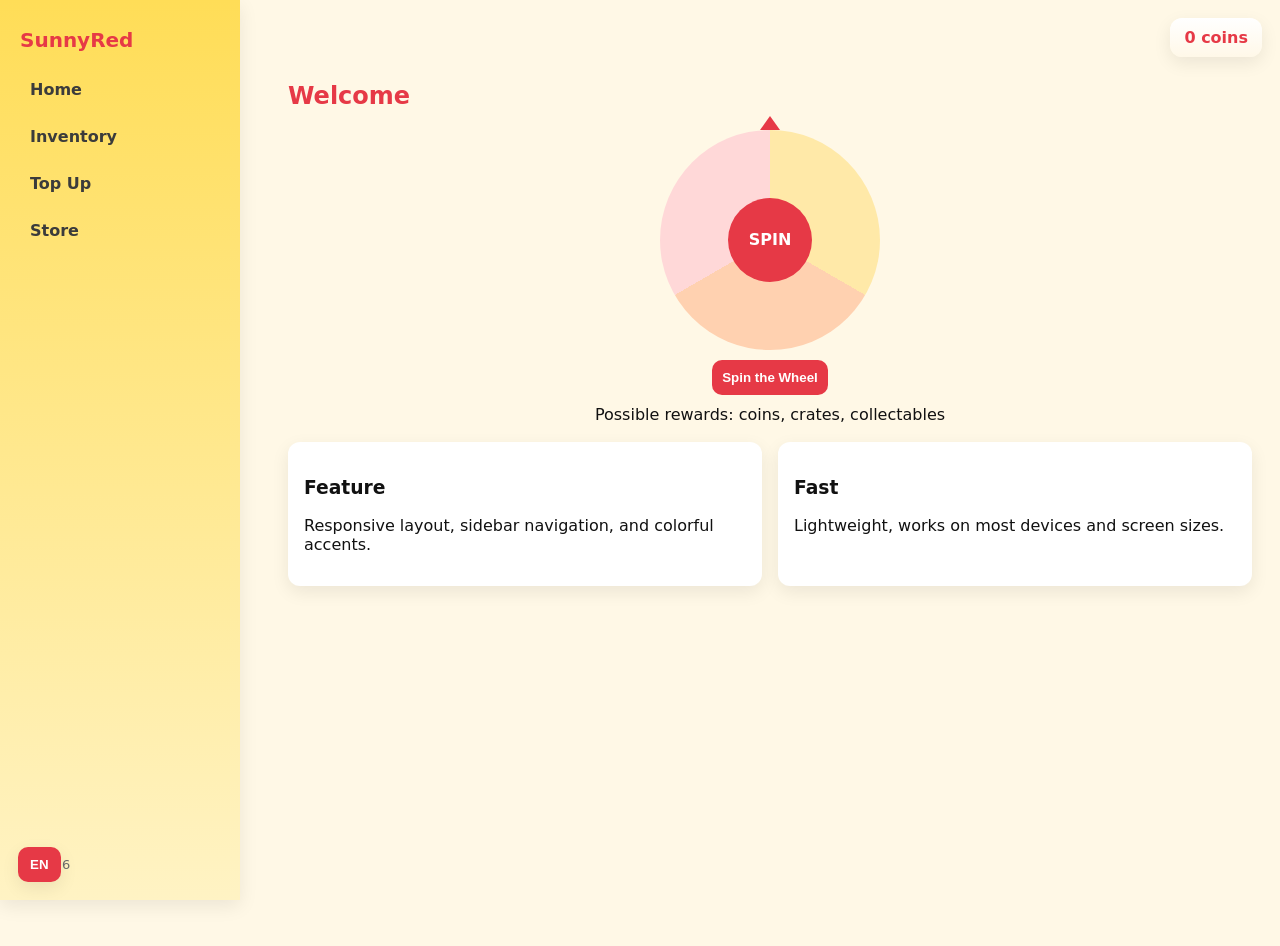
==== index.html @ b581ffd6 "1ste ding" ====
<!doctype html>
<html lang="en">
  <head>
  <meta charset="utf-8" />
  <meta name="viewport" content="width=device-width, initial-scale=1" />
  <title>gambling</title>
  <link rel="stylesheet" href="styles.css">
</head>
<body>
  <aside class="sidebar" id="sidebar">
    <div class="brand">SunnyRed</div>
    <nav>
      <a href="home.html" data-i18n="nav.home">Home</a>
      <a href="inventory.html" data-i18n="nav.inventory">Inventory</a>
      <a href="topup.html" data-i18n="nav.topup">Top Up</a>
      <a href="store.html" data-i18n="nav.store">Store</a>
    </nav>
    <div class="sidebar-footer">© 2026</div>
  </aside>

  <header class="mobile-header">
    <button id="hamburger" aria-label="Open menu">☰</button>
    <div class="brand">SunnyRed</div>
  </header>

  <div class="coin-box" id="coinBox" aria-live="polite">
    <div class="coin-amount"><span id="coinCount">0</span> <span data-i18n="coins">coins</span></div>
  </div>
  <div class="key-box" id="keyBox" aria-live="polite">
    <div class="key-amount"><span id="keyCount">0</span> <span data-i18n="keys">keys</span></div>
    <button id="buyKeyBtn" class="btn" data-i18n="buy.key">Buy Key (1000)</button>
  </div>

  <main class="content">
    <section id="home" class="page active">
      <h1 data-i18n="welcome.title">Welcome</h1>
     

      <div class="wheel-wrap">
        <div id="wheel" class="wheel">
          <div class="wheel-center">SPIN</div>
        </div>
        <button id="spinBtn" class="btn" data-i18n="spin.button">Spin the Wheel</button>
        <div class="wheel-note" data-i18n="spin.note">Possible rewards: coins, crates, collectables</div>
      </div>

      <div class="cards">
        <article class="card">
              <h3 data-i18n="feature.title">Feature</h3>
              <p data-i18n="feature.desc">Responsive layout, sidebar navigation, and colorful accents.</p>
        </article>
        <article class="card">
              <h3 data-i18n="fast.title">Fast</h3>
              <p data-i18n="fast.desc">Lightweight, works on most devices and screen sizes.</p>
        </article>
      </div>
    </section>

    <section id="inventory" class="page">
      <h1 data-i18n="inventory.title">Inventory</h1>
      <p data-i18n="inventory.desc">Browse items available.</p>
      <div class="inventory-grid" id="inventoryGrid">
      </div>
    </section>

    <section id="topup" class="page">
      <h1 data-i18n="topup.title">Top Up</h1>
      <p data-i18n="topup.desc">Choose an amount in euros.</p>
      <div class="topup-form" id="topupForm">
        <div class="topup-buttons">
          <button data-amount="20" class="btn topup-option">€20</button>
          <button data-amount="40" class="btn topup-option">€40</button>
          <button data-amount="60" class="btn topup-option">€60</button>
          <button data-amount="100" class="btn topup-option">€100</button>
        </div>
        <p class="notice" id="topupNotice" aria-live="polite"></p>
      </div>

      <div id="paymentModal" class="modal" aria-hidden="true">
        <div class="modal-panel">
          <button class="modal-close" id="paymentClose">×</button>
          <h2 data-i18n="payment.title">Complete Payment</h2>
          <p class="muted" data-i18n="payment.demo">Demo payment — no real transactions are made.</p>
          <div class="payment-amount"><span data-i18n="payment.amount">Amount:</span> <strong id="paymentAmount">€0</strong></div>
          <label data-i18n="payment.amount">Choose method</label>
          <div class="method-row">
            <label><input type="radio" name="paymethod" value="card" checked> Card</label>
            <label><input type="radio" name="paymethod" value="paypal"> PayPal</label>
          </div>
          <div class="payment-actions">
            <button id="confirmPayment" class="btn" data-i18n="payment.confirm">Confirm Payment</button>
            <button id="cancelPayment" class="btn" style="background:#ddd;color:#333" data-i18n="payment.cancel">Cancel</button>
          </div>
          <div id="paymentProcessing" class="processing" aria-hidden="true" data-i18n="payment.processing">Processing…</div>
        </div>
      </div>
    </section>

    <section id="store" class="page">
      <h1 data-i18n="store.title">Store</h1>
      <p data-i18n="store.desc">Buy crates with your coins.</p>
      <div class="store-grid">
        <div class="store-item">
          <h3 data-i18n="crate.common.title">Common Crate</h3>
          <p data-i18n="crate.common.desc">Higher chance for coins, small chance for collectables.</p>
          <div class="price">Price: <strong id="cratePriceCommon">100</strong> <span data-i18n="coins">coins</span></div>
          <button data-tier="common" class="btn buy-crate" data-i18n="buy.common">Buy Common</button>
        </div>
        <div class="store-item">
          <h3 data-i18n="crate.rare.title">Rare Crate</h3>
          <p data-i18n="crate.rare.desc">Better rewards and higher coin amounts.</p>
          <div class="price">Price: <strong id="cratePriceRare">250</strong> <span data-i18n="coins">coins</span></div>
          <button data-tier="rare" class="btn buy-crate" data-i18n="buy.rare">Buy Rare</button>
        </div>
        <div class="store-item">
          <h3 data-i18n="crate.epic.title">Epic Crate</h3>
          <p data-i18n="crate.epic.desc">Best rewards and highest chance for collectables.</p>
          <div class="price">Price: <strong id="cratePriceEpic">600</strong> <span data-i18n="coins">coins</span></div>
          <button data-tier="epic" class="btn buy-crate" data-i18n="buy.epic">Buy Epic</button>
        </div>
      </div>
    </section>

    <div id="rewardModal" class="reward-modal hidden" aria-hidden="true">
      <button id="rewardClose" class="modal-close big">×</button>
      <div id="rewardContent" class="reward-content">
      </div>
    </div>
  </main>

  <button id="langToggle" class="lang-toggle">EN</button>

  <script src="script.js"></script>
</body>
</html>
---- styles.css ----
:root{
  --bg: #fff8e6;
  --accent: #ffdd57;
  --red: #e63946;
  --muted: #6b6b6b;
  --card: #fff;
  --shadow: 0 6px 18px rgba(0,0,0,0.08);
  --radius: 12px;
}
*{box-sizing:border-box}
body{margin:0;font-family:Inter, system-ui, Arial, sans-serif;background:var(--bg);color:#111}

.sidebar{
  position:fixed;left:0;top:0;bottom:0;width:240px;padding:28px 20px;background:linear-gradient(180deg,var(--accent),#fff3c4);box-shadow:var(--shadow);display:flex;flex-direction:column;gap:18px}
.sidebar .brand{font-weight:800;color:var(--red);font-size:20px}
  *{box-sizing:border-box}
.sidebar nav{display:flex;flex-direction:column;gap:8px}
.sidebar a{display:block;padding:10px;border-radius:10px;color:#3b3b3b;text-decoration:none;font-weight:600}
.sidebar a.active, .sidebar a:hover{background:rgba(230,57,70,0.12);color:var(--red)}
.sidebar-footer{margin-top:auto;color:var(--muted);font-size:13px}

.mobile-header{display:none;position:fixed;left:0;right:0;top:0;height:60px;background:linear-gradient(90deg,var(--accent),#fff3b8);align-items:center;padding:0 12px;box-shadow:var(--shadow);z-index:30}
.mobile-header .brand{margin-left:12px;font-weight:800;color:var(--red)}
#hamburger{background:transparent;border:0;font-size:20px}

.content{margin-left:260px;padding:36px 28px;min-height:100vh}
.page{display:none}
.page.active{display:block}
h1{color:var(--red);margin-top:0}

.cards{display:flex;gap:16px;margin-top:18px}
.card{background:var(--card);padding:16px;border-radius:var(--radius);box-shadow:var(--shadow);flex:1}

.inventory-grid{display:grid;grid-template-columns:repeat(4,1fr);gap:16px;margin-top:18px}
.inventory-item{background:linear-gradient(180deg,#fff,#fff7ef);padding:12px;border-radius:10px;box-shadow:var(--shadow);display:flex;flex-direction:column;gap:8px}
.inventory-item h4{margin:0;color:#222}
.inventory-item .price{color:var(--red);font-weight:700}

.topup-form{max-width:360px;display:flex;flex-direction:column;gap:10px}
.topup-form input,.topup-form select{padding:10px;border-radius:10px;border:1px solid #eee}
.btn{background:var(--red);color:#fff;padding:10px;border-radius:10px;border:0;font-weight:700}
.notice{color:var(--muted);font-size:14px}

.coin-box{position:fixed;right:18px;top:18px;background:linear-gradient(180deg,#fff,#fff8e8);padding:10px 14px;border-radius:12px;box-shadow:var(--shadow);z-index:60}
.coin-amount{font-weight:800;color:var(--red)}

.key-box .key-amount{font-weight:800;color:#0b74a8}
.key-box .btn{padding:6px 10px;font-size:13px}

.wheel-wrap{display:flex;flex-direction:column;align-items:center;gap:10px;margin:18px 0}
.wheel{width:220px;height:220px;border-radius:50%;background:conic-gradient(#ffe9a8 0deg 120deg,#ffd1b0 120deg 240deg,#ffd8d8 240deg 360deg);display:flex;align-items:center;justify-content:center;position:relative;transition:transform 3s cubic-bezier(.2,.9,.2,1)}
.wheel:after{content:'';position:absolute;top:-14px;left:50%;transform:translateX(-50%);width:0;height:0;border-left:10px solid transparent;border-right:10px solid transparent;border-bottom:14px solid var(--red)}
.wheel-center{width:84px;height:84px;border-radius:50%;background:var(--red);color:#fff;display:flex;align-items:center;justify-content:center;font-weight:900}

.reward-popup{position:fixed;right:18px;bottom:18px;background:#fff;padding:12px 16px;border-radius:10px;box-shadow:var(--shadow);border-left:6px solid var(--red);z-index:80;min-width:220px}

.store-grid{display:flex;gap:16px}

.modal[aria-hidden="true"]{display:none}
.modal-panel{background:linear-gradient(180deg,#fff,#fffaf0);padding:20px;border-radius:12px;box-shadow:var(--shadow);width:320px;position:relative}
.modal-close{position:absolute;right:10px;top:6px;border:0;background:transparent;font-size:22px}
.payment-actions{display:flex;gap:8px;margin-top:12px}
.processing{margin-top:8px;color:var(--muted);display:none}
.processing[aria-hidden="false"]{display:block}

.reward-modal{position:fixed;inset:0;display:flex;align-items:center;justify-content:center;background:rgba(0,0,0,0.6);z-index:130}
.reward-modal.hidden{display:none}
.reward-content{background:linear-gradient(135deg,#fff7e6,#fff3f3);padding:26px;border-radius:16px;box-shadow:0 20px 50px rgba(0,0,0,0.35);min-width:360px;max-width:90%;text-align:center;animation:popin .35s ease}
.reward-content h2{margin:0 0 8px 0;color:var(--red);font-size:28px}
.modal-close.big{position:absolute;top:10px;right:14px;background:#fff;border-radius:50%;width:36px;height:36px;display:flex;align-items:center;justify-content:center;box-shadow:var(--shadow)}

@keyframes popin{from{transform:scale(.8);opacity:0}to{transform:scale(1);opacity:1}}
@media (max-width:900px){
  .inventory-grid{grid-template-columns:repeat(3,1fr)}
}
@media (max-width:700px){
  .sidebar.open{transform:translateX(0)}
  .mobile-header{display:flex}
  .content{margin-left:0;padding-top:76px}
  .inventory-grid{grid-template-columns:repeat(2,1fr)}
  .coin-box{right:12px;top:72px}
  .key-box{right:12px;top:128px}
}
.lang-toggle{position:fixed;left:18px;bottom:18px;background:var(--red);color:#fff;border:0;padding:10px 12px;border-radius:10px;box-shadow:var(--shadow);z-index:90;font-weight:700}

@media (max-width:420px){
  .inventory-grid{grid-template-columns:repeat(1,1fr)}
}
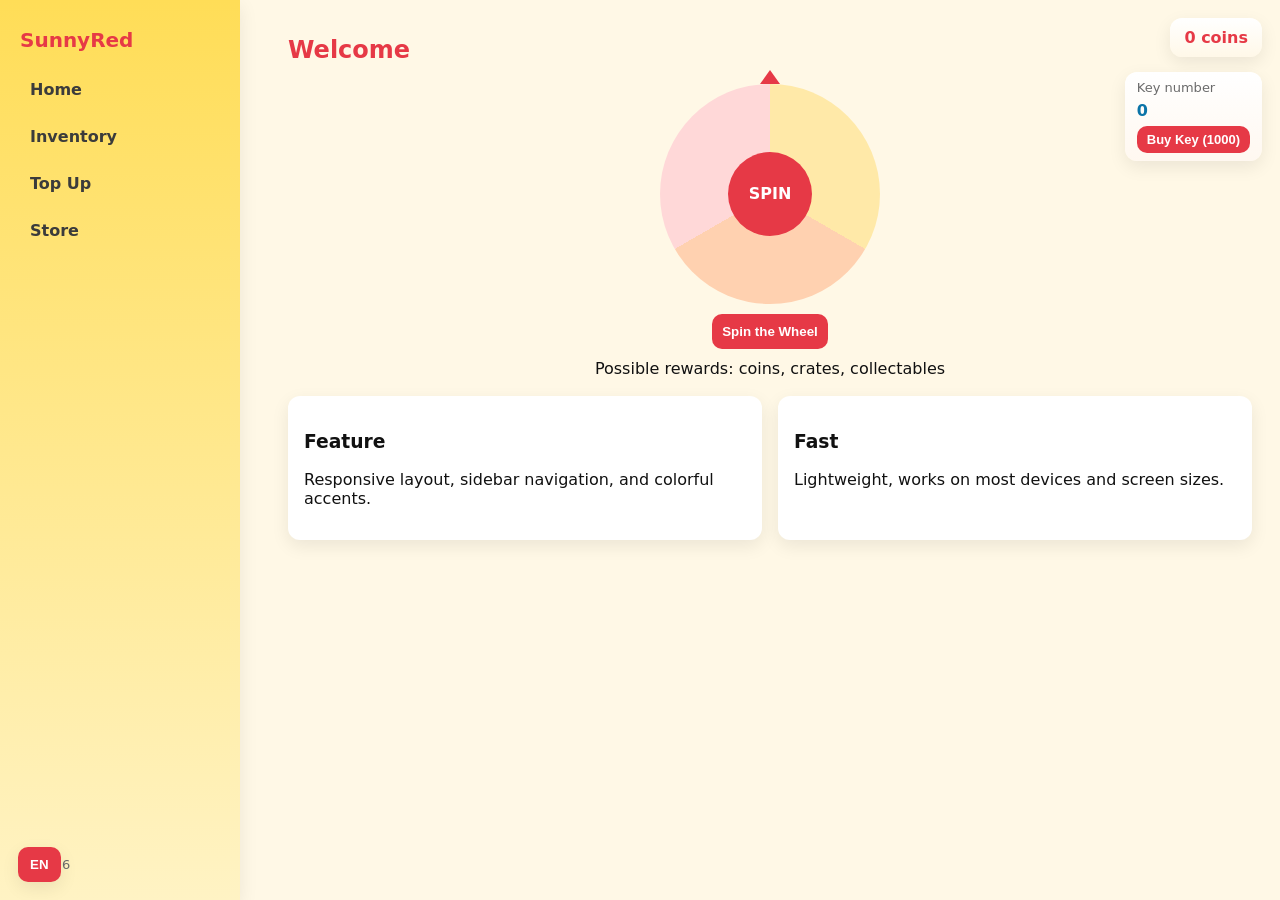
==== commit 45e4325f: "key keys toegevoegd" ====
--- a/index.html
+++ b/index.html
@@ -27,7 +27,8 @@
     <div class="coin-amount"><span id="coinCount">0</span> <span data-i18n="coins">coins</span></div>
   </div>
   <div class="key-box" id="keyBox" aria-live="polite">
-    <div class="key-amount"><span id="keyCount">0</span> <span data-i18n="keys">keys</span></div>
+    <div class="key-label">Key number</div>
+    <div class="key-amount"><span id="keyCount">0</span></div>
     <button id="buyKeyBtn" class="btn" data-i18n="buy.key">Buy Key (1000)</button>
   </div>
 
--- a/styles.css
+++ b/styles.css
@@ -44,6 +44,9 @@
 .coin-box{position:fixed;right:18px;top:18px;background:linear-gradient(180deg,#fff,#fff8e8);padding:10px 14px;border-radius:12px;box-shadow:var(--shadow);z-index:60}
 .coin-amount{font-weight:800;color:var(--red)}
 
+/* Key box positioned under the coin box */
+.key-box{position:fixed;right:18px;top:72px;background:linear-gradient(180deg,#fff,#fff8f0);padding:8px 12px;border-radius:12px;box-shadow:var(--shadow);z-index:60;display:flex;flex-direction:column;gap:6px;align-items:flex-start}
+.key-box .key-label{font-size:13px;color:var(--muted)}
 .key-box .key-amount{font-weight:800;color:#0b74a8}
 .key-box .btn{padding:6px 10px;font-size:13px}
 
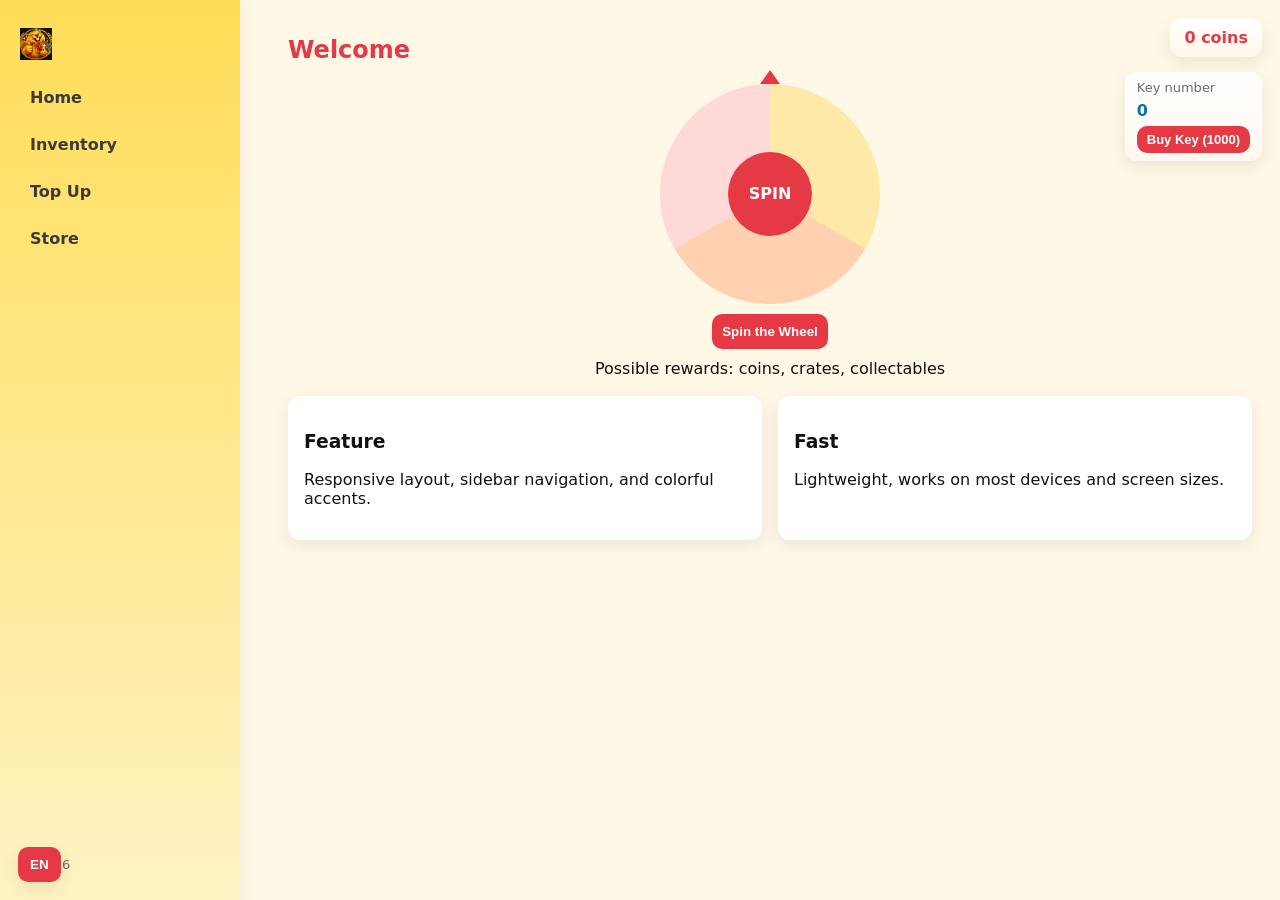
==== commit 027cb388: "logo" ====
--- a/index.html
+++ b/index.html
@@ -4,11 +4,12 @@
   <meta charset="utf-8" />
   <meta name="viewport" content="width=device-width, initial-scale=1" />
   <title>gambling</title>
+  <link rel="icon" href="log.png">
   <link rel="stylesheet" href="styles.css">
 </head>
 <body>
   <aside class="sidebar" id="sidebar">
-    <div class="brand">SunnyRed</div>
+    <div class="brand"><img src="log.png" alt="SunnyRed" class="site-logo"></div>
     <nav>
       <a href="home.html" data-i18n="nav.home">Home</a>
       <a href="inventory.html" data-i18n="nav.inventory">Inventory</a>
@@ -20,7 +21,7 @@
 
   <header class="mobile-header">
     <button id="hamburger" aria-label="Open menu">☰</button>
-    <div class="brand">SunnyRed</div>
+    <div class="brand"><img src="log.png" alt="SunnyRed" class="site-logo"></div>
   </header>
 
   <div class="coin-box" id="coinBox" aria-live="polite">
--- a/styles.css
+++ b/styles.css
@@ -13,6 +13,8 @@
 .sidebar{
   position:fixed;left:0;top:0;bottom:0;width:240px;padding:28px 20px;background:linear-gradient(180deg,var(--accent),#fff3c4);box-shadow:var(--shadow);display:flex;flex-direction:column;gap:18px}
 .sidebar .brand{font-weight:800;color:var(--red);font-size:20px}
+/* Site logo image when present */
+.site-logo{height:32px;display:block}
   *{box-sizing:border-box}
 .sidebar nav{display:flex;flex-direction:column;gap:8px}
 .sidebar a{display:block;padding:10px;border-radius:10px;color:#3b3b3b;text-decoration:none;font-weight:600}
